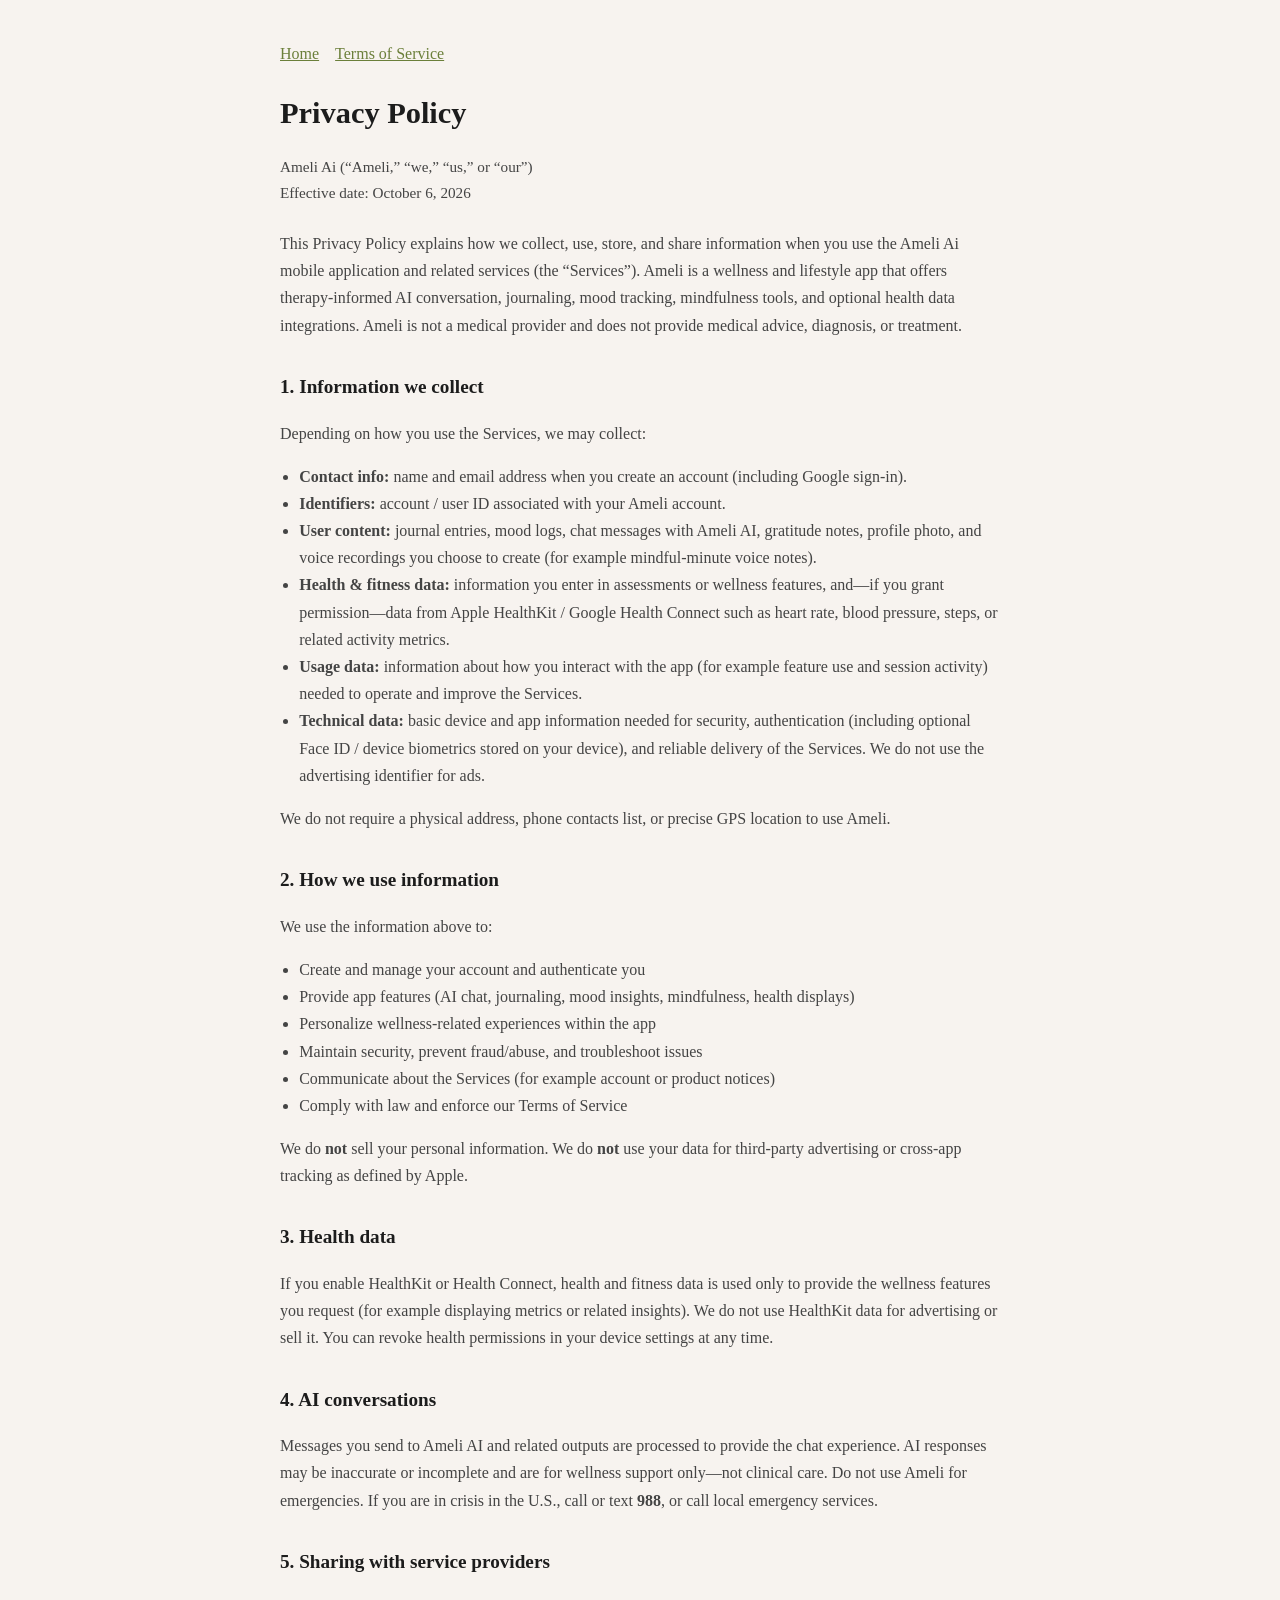
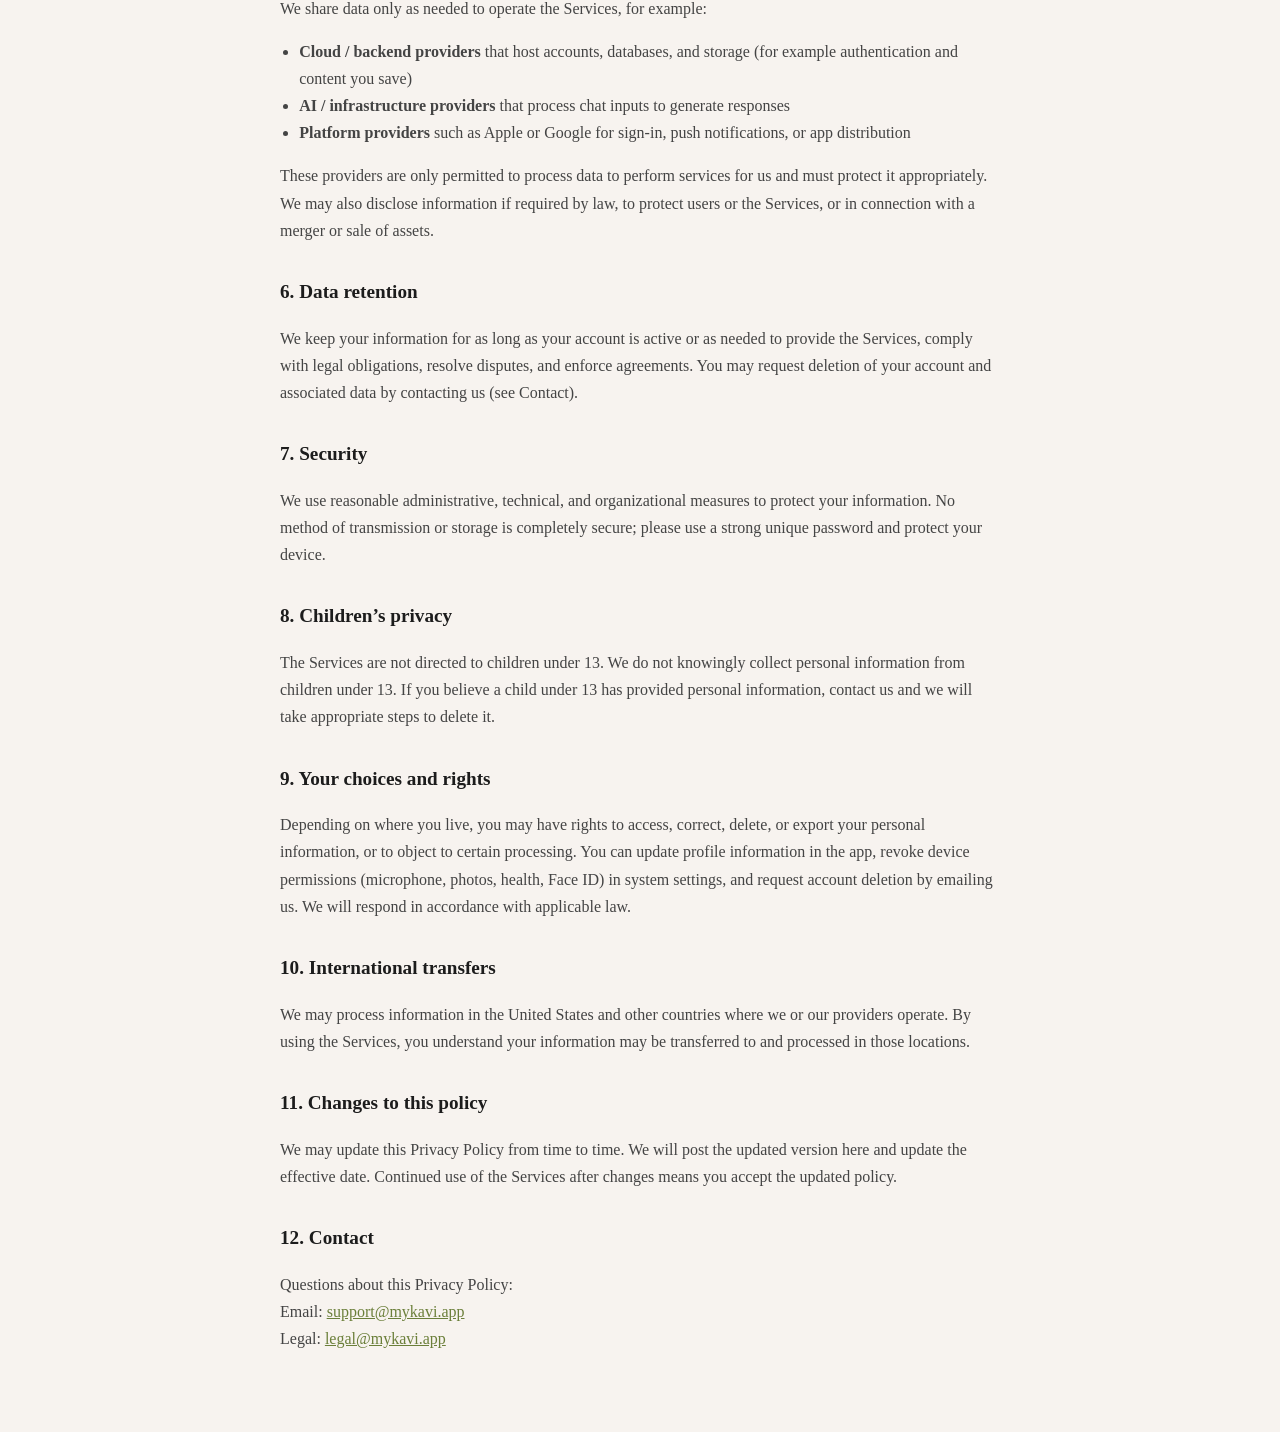
==== privacy-policy.html @ ba3ab570 "Add Ameli Ai Privacy Policy and Terms for App Store URLs" ====
<!DOCTYPE html>
<html lang="en">
<head>
  <meta charset="utf-8" />
  <meta name="viewport" content="width=device-width, initial-scale=1" />
  <title>Privacy Policy — Ameli Ai</title>
  <style>
    :root { --bg: #F7F3EF; --ink: #1c1c1c; --muted: #444; --accent: #6B7F3A; }
    body { margin: 0; font-family: Georgia, "Times New Roman", serif; background: var(--bg); color: var(--ink); line-height: 1.7; }
    main { max-width: 720px; margin: 0 auto; padding: 2.5rem 1.25rem 4rem; }
    h1 { font-size: 1.9rem; margin-bottom: 0.25rem; }
    h2 { font-size: 1.2rem; margin-top: 2rem; }
    .meta { color: var(--muted); font-size: 0.95rem; margin-bottom: 1.5rem; }
    p, li { color: var(--muted); }
    a { color: var(--accent); }
    ul { padding-left: 1.2rem; }
    nav a { margin-right: 1rem; }
  </style>
</head>
<body>
  <main>
    <nav><a href="./index.html">Home</a><a href="./terms-of-service.html">Terms of Service</a></nav>
    <h1>Privacy Policy</h1>
    <p class="meta">Ameli Ai (“Ameli,” “we,” “us,” or “our”)<br />Effective date: October 6, 2026</p>

    <p>This Privacy Policy explains how we collect, use, store, and share information when you use the Ameli Ai mobile application and related services (the “Services”). Ameli is a wellness and lifestyle app that offers therapy-informed AI conversation, journaling, mood tracking, mindfulness tools, and optional health data integrations. Ameli is not a medical provider and does not provide medical advice, diagnosis, or treatment.</p>

    <h2>1. Information we collect</h2>
    <p>Depending on how you use the Services, we may collect:</p>
    <ul>
      <li><strong>Contact info:</strong> name and email address when you create an account (including Google sign-in).</li>
      <li><strong>Identifiers:</strong> account / user ID associated with your Ameli account.</li>
      <li><strong>User content:</strong> journal entries, mood logs, chat messages with Ameli AI, gratitude notes, profile photo, and voice recordings you choose to create (for example mindful-minute voice notes).</li>
      <li><strong>Health &amp; fitness data:</strong> information you enter in assessments or wellness features, and—if you grant permission—data from Apple HealthKit / Google Health Connect such as heart rate, blood pressure, steps, or related activity metrics.</li>
      <li><strong>Usage data:</strong> information about how you interact with the app (for example feature use and session activity) needed to operate and improve the Services.</li>
      <li><strong>Technical data:</strong> basic device and app information needed for security, authentication (including optional Face ID / device biometrics stored on your device), and reliable delivery of the Services. We do not use the advertising identifier for ads.</li>
    </ul>
    <p>We do not require a physical address, phone contacts list, or precise GPS location to use Ameli.</p>

    <h2>2. How we use information</h2>
    <p>We use the information above to:</p>
    <ul>
      <li>Create and manage your account and authenticate you</li>
      <li>Provide app features (AI chat, journaling, mood insights, mindfulness, health displays)</li>
      <li>Personalize wellness-related experiences within the app</li>
      <li>Maintain security, prevent fraud/abuse, and troubleshoot issues</li>
      <li>Communicate about the Services (for example account or product notices)</li>
      <li>Comply with law and enforce our Terms of Service</li>
    </ul>
    <p>We do <strong>not</strong> sell your personal information. We do <strong>not</strong> use your data for third-party advertising or cross-app tracking as defined by Apple.</p>

    <h2>3. Health data</h2>
    <p>If you enable HealthKit or Health Connect, health and fitness data is used only to provide the wellness features you request (for example displaying metrics or related insights). We do not use HealthKit data for advertising or sell it. You can revoke health permissions in your device settings at any time.</p>

    <h2>4. AI conversations</h2>
    <p>Messages you send to Ameli AI and related outputs are processed to provide the chat experience. AI responses may be inaccurate or incomplete and are for wellness support only—not clinical care. Do not use Ameli for emergencies. If you are in crisis in the U.S., call or text <strong>988</strong>, or call local emergency services.</p>

    <h2>5. Sharing with service providers</h2>
    <p>We share data only as needed to operate the Services, for example:</p>
    <ul>
      <li><strong>Cloud / backend providers</strong> that host accounts, databases, and storage (for example authentication and content you save)</li>
      <li><strong>AI / infrastructure providers</strong> that process chat inputs to generate responses</li>
      <li><strong>Platform providers</strong> such as Apple or Google for sign-in, push notifications, or app distribution</li>
    </ul>
    <p>These providers are only permitted to process data to perform services for us and must protect it appropriately. We may also disclose information if required by law, to protect users or the Services, or in connection with a merger or sale of assets.</p>

    <h2>6. Data retention</h2>
    <p>We keep your information for as long as your account is active or as needed to provide the Services, comply with legal obligations, resolve disputes, and enforce agreements. You may request deletion of your account and associated data by contacting us (see Contact).</p>

    <h2>7. Security</h2>
    <p>We use reasonable administrative, technical, and organizational measures to protect your information. No method of transmission or storage is completely secure; please use a strong unique password and protect your device.</p>

    <h2>8. Children’s privacy</h2>
    <p>The Services are not directed to children under 13. We do not knowingly collect personal information from children under 13. If you believe a child under 13 has provided personal information, contact us and we will take appropriate steps to delete it.</p>

    <h2>9. Your choices and rights</h2>
    <p>Depending on where you live, you may have rights to access, correct, delete, or export your personal information, or to object to certain processing. You can update profile information in the app, revoke device permissions (microphone, photos, health, Face ID) in system settings, and request account deletion by emailing us. We will respond in accordance with applicable law.</p>

    <h2>10. International transfers</h2>
    <p>We may process information in the United States and other countries where we or our providers operate. By using the Services, you understand your information may be transferred to and processed in those locations.</p>

    <h2>11. Changes to this policy</h2>
    <p>We may update this Privacy Policy from time to time. We will post the updated version here and update the effective date. Continued use of the Services after changes means you accept the updated policy.</p>

    <h2>12. Contact</h2>
    <p>Questions about this Privacy Policy:<br />
      Email: <a href="mailto:support@mykavi.app">support@mykavi.app</a><br />
      Legal: <a href="mailto:legal@mykavi.app">legal@mykavi.app</a>
    </p>
  </main>
</body>
</html>
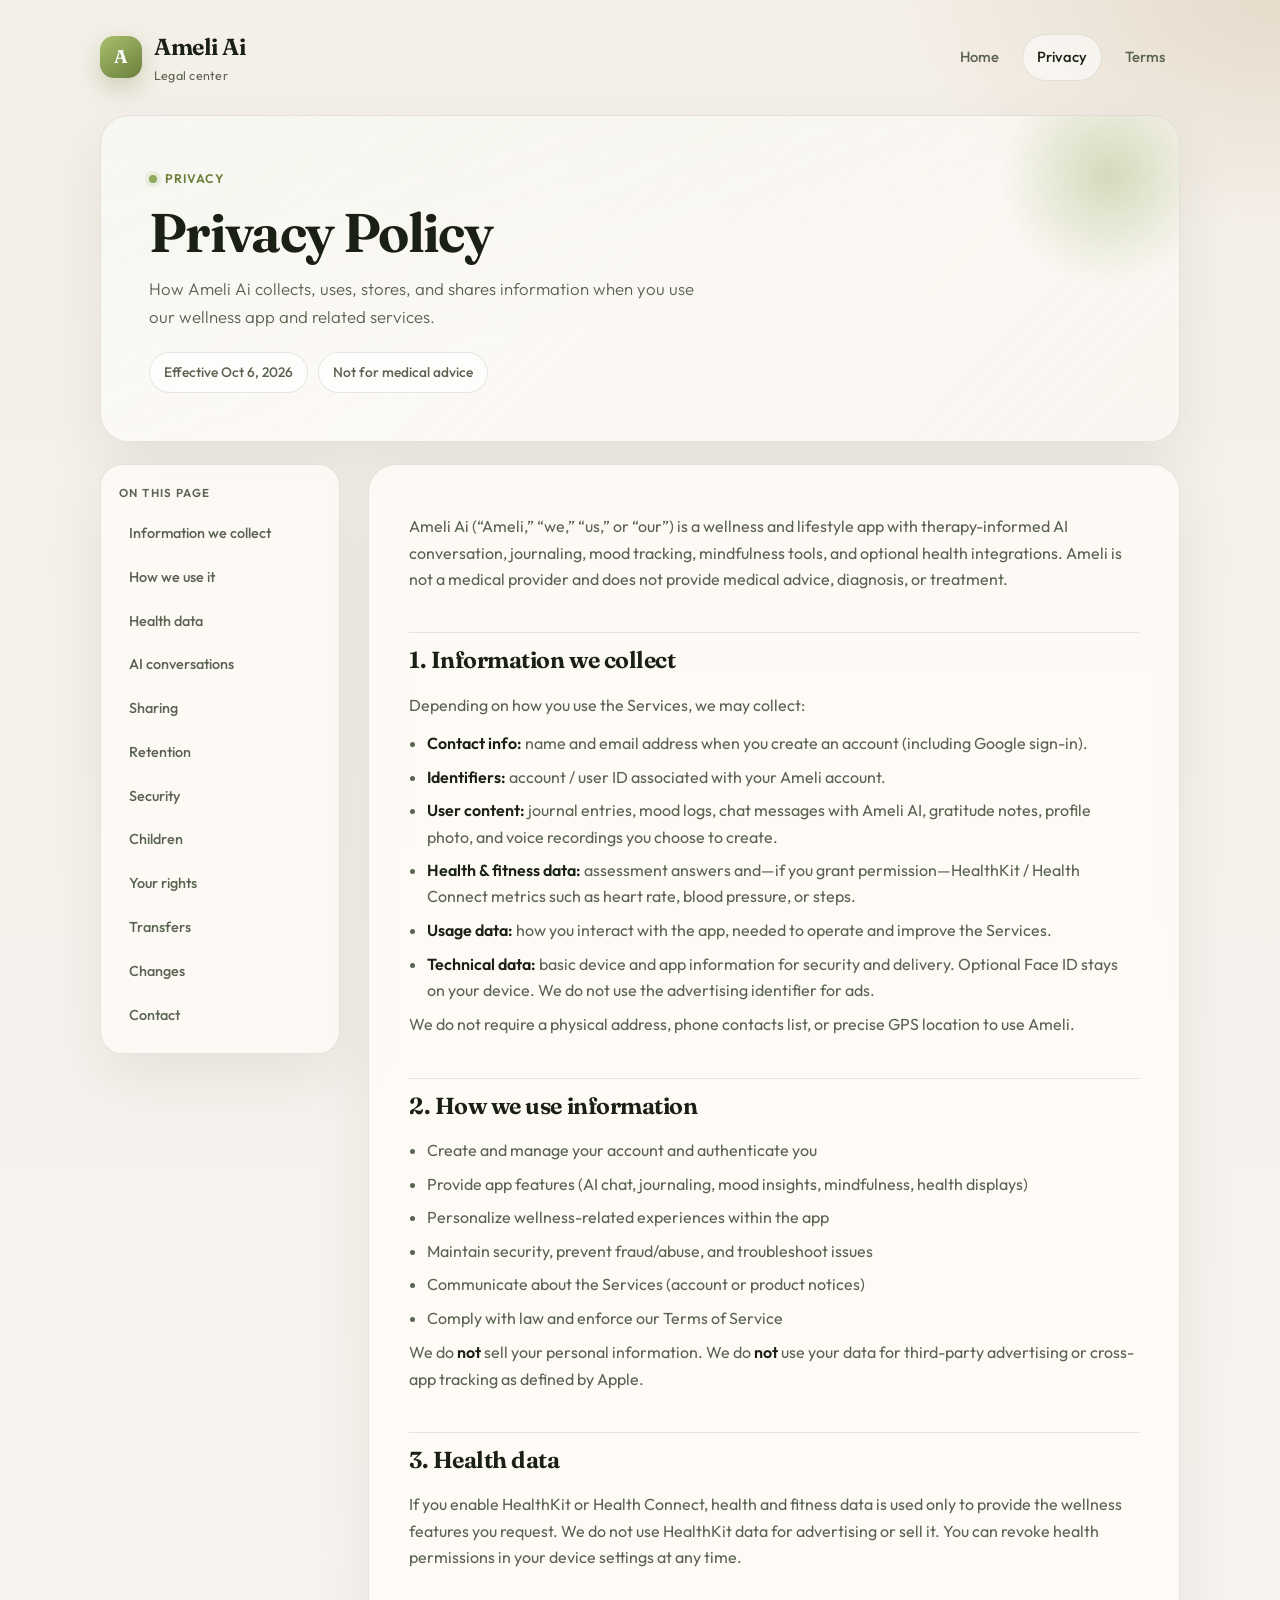
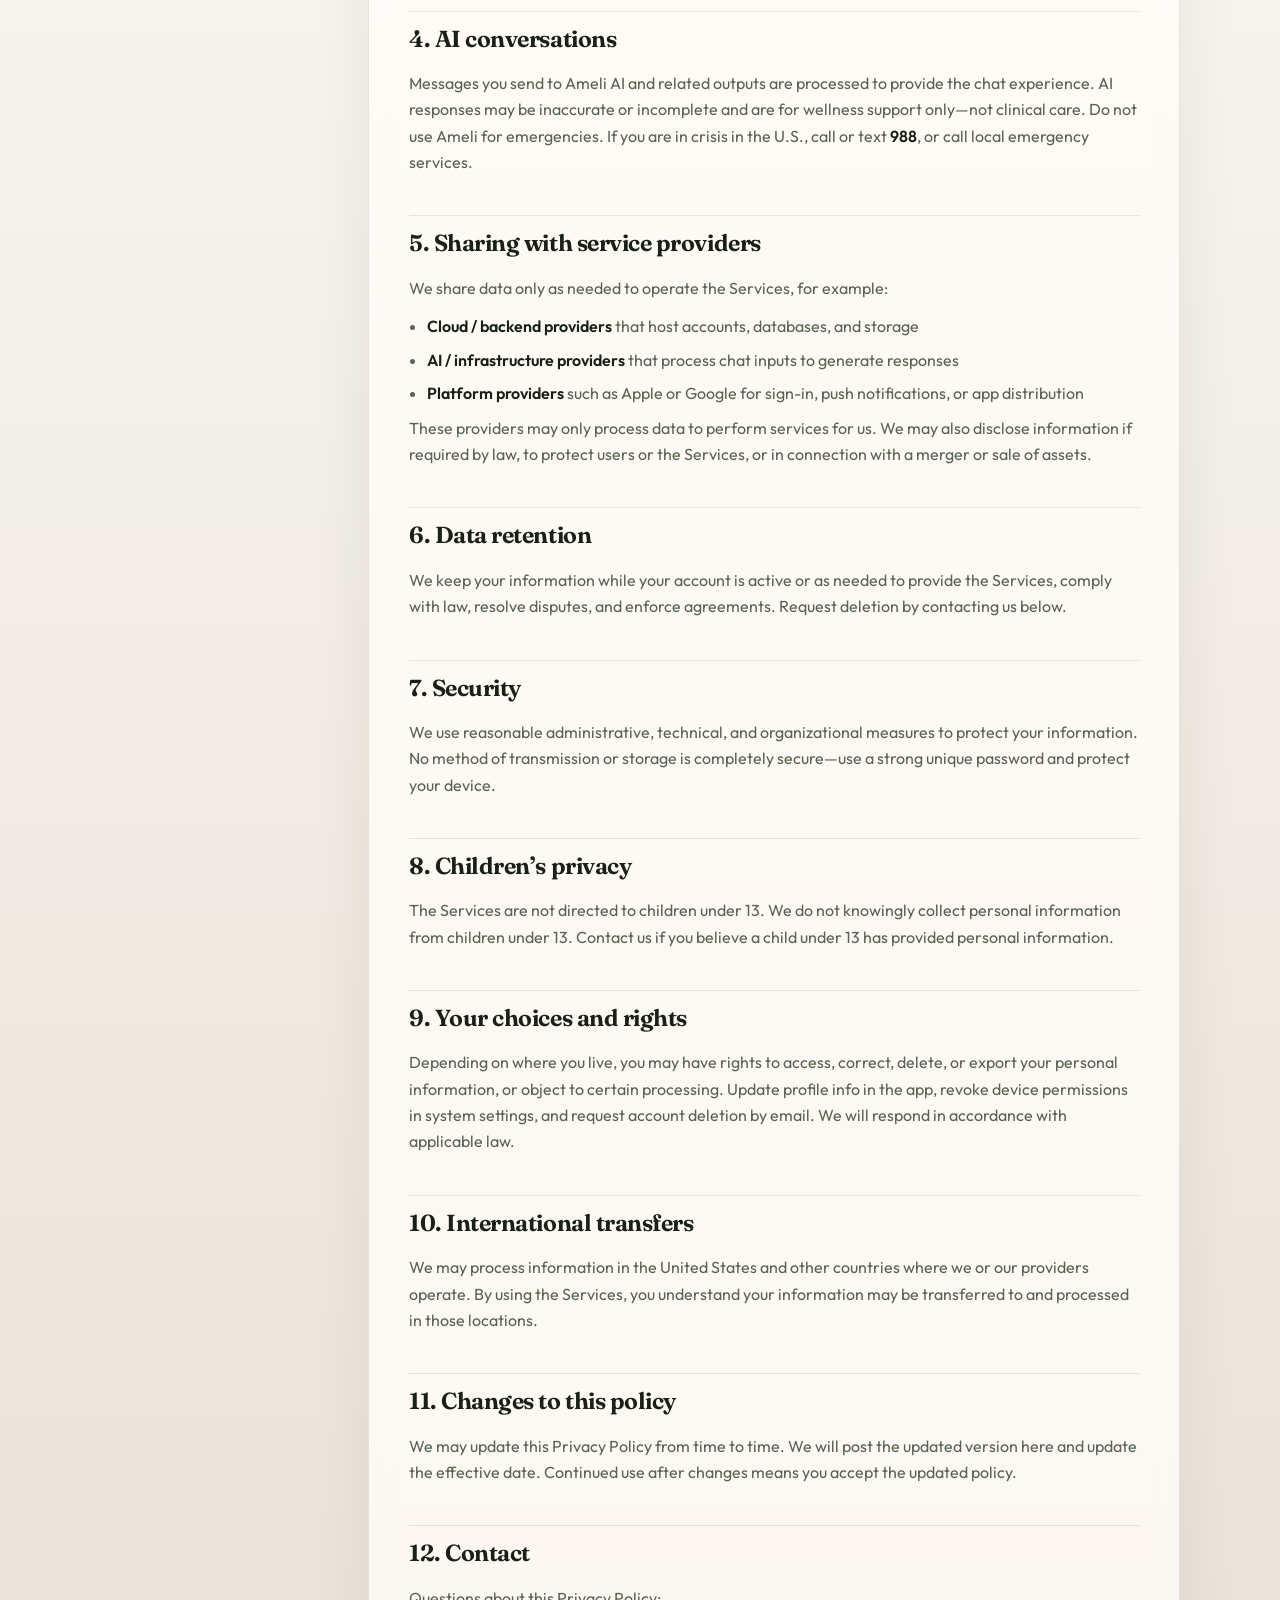
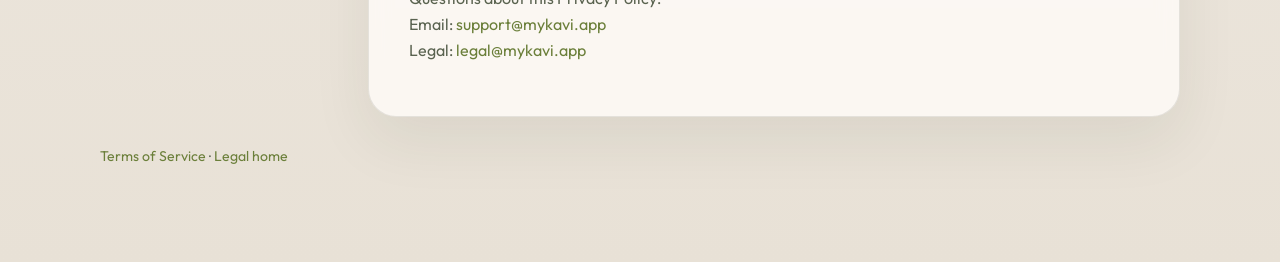
==== commit 88da0b73: "Redesign legal pages with Ameli brand UI and sticky TOC" ====
--- a/privacy-policy.html
+++ b/privacy-policy.html
@@ -4,89 +4,149 @@
   <meta charset="utf-8" />
   <meta name="viewport" content="width=device-width, initial-scale=1" />
   <title>Privacy Policy — Ameli Ai</title>
-  <style>
-    :root { --bg: #F7F3EF; --ink: #1c1c1c; --muted: #444; --accent: #6B7F3A; }
-    body { margin: 0; font-family: Georgia, "Times New Roman", serif; background: var(--bg); color: var(--ink); line-height: 1.7; }
-    main { max-width: 720px; margin: 0 auto; padding: 2.5rem 1.25rem 4rem; }
-    h1 { font-size: 1.9rem; margin-bottom: 0.25rem; }
-    h2 { font-size: 1.2rem; margin-top: 2rem; }
-    .meta { color: var(--muted); font-size: 0.95rem; margin-bottom: 1.5rem; }
-    p, li { color: var(--muted); }
-    a { color: var(--accent); }
-    ul { padding-left: 1.2rem; }
-    nav a { margin-right: 1rem; }
-  </style>
+  <link rel="stylesheet" href="./styles.css" />
 </head>
 <body>
-  <main>
-    <nav><a href="./index.html">Home</a><a href="./terms-of-service.html">Terms of Service</a></nav>
-    <h1>Privacy Policy</h1>
-    <p class="meta">Ameli Ai (“Ameli,” “we,” “us,” or “our”)<br />Effective date: October 6, 2026</p>
+  <div class="shell">
+    <header class="topbar">
+      <a class="brand" href="./index.html">
+        <span class="brand-mark">A</span>
+        <span>
+          <span class="brand-name">Ameli Ai</span>
+          <span class="brand-sub">Legal center</span>
+        </span>
+      </a>
+      <nav class="top-links">
+        <a href="./index.html">Home</a>
+        <a class="active" href="./privacy-policy.html">Privacy</a>
+        <a href="./terms-of-service.html">Terms</a>
+      </nav>
+    </header>
 
-    <p>This Privacy Policy explains how we collect, use, store, and share information when you use the Ameli Ai mobile application and related services (the “Services”). Ameli is a wellness and lifestyle app that offers therapy-informed AI conversation, journaling, mood tracking, mindfulness tools, and optional health data integrations. Ameli is not a medical provider and does not provide medical advice, diagnosis, or treatment.</p>
+    <section class="hero">
+      <div class="eyebrow">Privacy</div>
+      <h1>Privacy Policy</h1>
+      <p>How Ameli Ai collects, uses, stores, and shares information when you use our wellness app and related services.</p>
+      <div class="meta-row">
+        <span class="chip">Effective Oct 6, 2026</span>
+        <span class="chip">Not for medical advice</span>
+      </div>
+    </section>
 
-    <h2>1. Information we collect</h2>
-    <p>Depending on how you use the Services, we may collect:</p>
-    <ul>
-      <li><strong>Contact info:</strong> name and email address when you create an account (including Google sign-in).</li>
-      <li><strong>Identifiers:</strong> account / user ID associated with your Ameli account.</li>
-      <li><strong>User content:</strong> journal entries, mood logs, chat messages with Ameli AI, gratitude notes, profile photo, and voice recordings you choose to create (for example mindful-minute voice notes).</li>
-      <li><strong>Health &amp; fitness data:</strong> information you enter in assessments or wellness features, and—if you grant permission—data from Apple HealthKit / Google Health Connect such as heart rate, blood pressure, steps, or related activity metrics.</li>
-      <li><strong>Usage data:</strong> information about how you interact with the app (for example feature use and session activity) needed to operate and improve the Services.</li>
-      <li><strong>Technical data:</strong> basic device and app information needed for security, authentication (including optional Face ID / device biometrics stored on your device), and reliable delivery of the Services. We do not use the advertising identifier for ads.</li>
-    </ul>
-    <p>We do not require a physical address, phone contacts list, or precise GPS location to use Ameli.</p>
+    <div class="layout">
+      <aside class="toc">
+        <h2>On this page</h2>
+        <ol>
+          <li><a href="#collect">Information we collect</a></li>
+          <li><a href="#use">How we use it</a></li>
+          <li><a href="#health">Health data</a></li>
+          <li><a href="#ai">AI conversations</a></li>
+          <li><a href="#sharing">Sharing</a></li>
+          <li><a href="#retention">Retention</a></li>
+          <li><a href="#security">Security</a></li>
+          <li><a href="#children">Children</a></li>
+          <li><a href="#rights">Your rights</a></li>
+          <li><a href="#transfers">Transfers</a></li>
+          <li><a href="#changes">Changes</a></li>
+          <li><a href="#contact">Contact</a></li>
+        </ol>
+      </aside>
 
-    <h2>2. How we use information</h2>
-    <p>We use the information above to:</p>
-    <ul>
-      <li>Create and manage your account and authenticate you</li>
-      <li>Provide app features (AI chat, journaling, mood insights, mindfulness, health displays)</li>
-      <li>Personalize wellness-related experiences within the app</li>
-      <li>Maintain security, prevent fraud/abuse, and troubleshoot issues</li>
-      <li>Communicate about the Services (for example account or product notices)</li>
-      <li>Comply with law and enforce our Terms of Service</li>
-    </ul>
-    <p>We do <strong>not</strong> sell your personal information. We do <strong>not</strong> use your data for third-party advertising or cross-app tracking as defined by Apple.</p>
+      <article class="content">
+        <section id="intro">
+          <p>Ameli Ai (“Ameli,” “we,” “us,” or “our”) is a wellness and lifestyle app with therapy-informed AI conversation, journaling, mood tracking, mindfulness tools, and optional health integrations. Ameli is not a medical provider and does not provide medical advice, diagnosis, or treatment.</p>
+        </section>
 
-    <h2>3. Health data</h2>
-    <p>If you enable HealthKit or Health Connect, health and fitness data is used only to provide the wellness features you request (for example displaying metrics or related insights). We do not use HealthKit data for advertising or sell it. You can revoke health permissions in your device settings at any time.</p>
+        <section id="collect">
+          <h2>1. Information we collect</h2>
+          <p>Depending on how you use the Services, we may collect:</p>
+          <ul>
+            <li><strong>Contact info:</strong> name and email address when you create an account (including Google sign-in).</li>
+            <li><strong>Identifiers:</strong> account / user ID associated with your Ameli account.</li>
+            <li><strong>User content:</strong> journal entries, mood logs, chat messages with Ameli AI, gratitude notes, profile photo, and voice recordings you choose to create.</li>
+            <li><strong>Health &amp; fitness data:</strong> assessment answers and—if you grant permission—HealthKit / Health Connect metrics such as heart rate, blood pressure, or steps.</li>
+            <li><strong>Usage data:</strong> how you interact with the app, needed to operate and improve the Services.</li>
+            <li><strong>Technical data:</strong> basic device and app information for security and delivery. Optional Face ID stays on your device. We do not use the advertising identifier for ads.</li>
+          </ul>
+          <p>We do not require a physical address, phone contacts list, or precise GPS location to use Ameli.</p>
+        </section>
 
-    <h2>4. AI conversations</h2>
-    <p>Messages you send to Ameli AI and related outputs are processed to provide the chat experience. AI responses may be inaccurate or incomplete and are for wellness support only—not clinical care. Do not use Ameli for emergencies. If you are in crisis in the U.S., call or text <strong>988</strong>, or call local emergency services.</p>
+        <section id="use">
+          <h2>2. How we use information</h2>
+          <ul>
+            <li>Create and manage your account and authenticate you</li>
+            <li>Provide app features (AI chat, journaling, mood insights, mindfulness, health displays)</li>
+            <li>Personalize wellness-related experiences within the app</li>
+            <li>Maintain security, prevent fraud/abuse, and troubleshoot issues</li>
+            <li>Communicate about the Services (account or product notices)</li>
+            <li>Comply with law and enforce our Terms of Service</li>
+          </ul>
+          <p>We do <strong>not</strong> sell your personal information. We do <strong>not</strong> use your data for third-party advertising or cross-app tracking as defined by Apple.</p>
+        </section>
 
-    <h2>5. Sharing with service providers</h2>
-    <p>We share data only as needed to operate the Services, for example:</p>
-    <ul>
-      <li><strong>Cloud / backend providers</strong> that host accounts, databases, and storage (for example authentication and content you save)</li>
-      <li><strong>AI / infrastructure providers</strong> that process chat inputs to generate responses</li>
-      <li><strong>Platform providers</strong> such as Apple or Google for sign-in, push notifications, or app distribution</li>
-    </ul>
-    <p>These providers are only permitted to process data to perform services for us and must protect it appropriately. We may also disclose information if required by law, to protect users or the Services, or in connection with a merger or sale of assets.</p>
+        <section id="health">
+          <h2>3. Health data</h2>
+          <p>If you enable HealthKit or Health Connect, health and fitness data is used only to provide the wellness features you request. We do not use HealthKit data for advertising or sell it. You can revoke health permissions in your device settings at any time.</p>
+        </section>
 
-    <h2>6. Data retention</h2>
-    <p>We keep your information for as long as your account is active or as needed to provide the Services, comply with legal obligations, resolve disputes, and enforce agreements. You may request deletion of your account and associated data by contacting us (see Contact).</p>
+        <section id="ai">
+          <h2>4. AI conversations</h2>
+          <p>Messages you send to Ameli AI and related outputs are processed to provide the chat experience. AI responses may be inaccurate or incomplete and are for wellness support only—not clinical care. Do not use Ameli for emergencies. If you are in crisis in the U.S., call or text <strong>988</strong>, or call local emergency services.</p>
+        </section>
 
-    <h2>7. Security</h2>
-    <p>We use reasonable administrative, technical, and organizational measures to protect your information. No method of transmission or storage is completely secure; please use a strong unique password and protect your device.</p>
+        <section id="sharing">
+          <h2>5. Sharing with service providers</h2>
+          <p>We share data only as needed to operate the Services, for example:</p>
+          <ul>
+            <li><strong>Cloud / backend providers</strong> that host accounts, databases, and storage</li>
+            <li><strong>AI / infrastructure providers</strong> that process chat inputs to generate responses</li>
+            <li><strong>Platform providers</strong> such as Apple or Google for sign-in, push notifications, or app distribution</li>
+          </ul>
+          <p>These providers may only process data to perform services for us. We may also disclose information if required by law, to protect users or the Services, or in connection with a merger or sale of assets.</p>
+        </section>
 
-    <h2>8. Children’s privacy</h2>
-    <p>The Services are not directed to children under 13. We do not knowingly collect personal information from children under 13. If you believe a child under 13 has provided personal information, contact us and we will take appropriate steps to delete it.</p>
+        <section id="retention">
+          <h2>6. Data retention</h2>
+          <p>We keep your information while your account is active or as needed to provide the Services, comply with law, resolve disputes, and enforce agreements. Request deletion by contacting us below.</p>
+        </section>
 
-    <h2>9. Your choices and rights</h2>
-    <p>Depending on where you live, you may have rights to access, correct, delete, or export your personal information, or to object to certain processing. You can update profile information in the app, revoke device permissions (microphone, photos, health, Face ID) in system settings, and request account deletion by emailing us. We will respond in accordance with applicable law.</p>
+        <section id="security">
+          <h2>7. Security</h2>
+          <p>We use reasonable administrative, technical, and organizational measures to protect your information. No method of transmission or storage is completely secure—use a strong unique password and protect your device.</p>
+        </section>
 
-    <h2>10. International transfers</h2>
-    <p>We may process information in the United States and other countries where we or our providers operate. By using the Services, you understand your information may be transferred to and processed in those locations.</p>
+        <section id="children">
+          <h2>8. Children’s privacy</h2>
+          <p>The Services are not directed to children under 13. We do not knowingly collect personal information from children under 13. Contact us if you believe a child under 13 has provided personal information.</p>
+        </section>
 
-    <h2>11. Changes to this policy</h2>
-    <p>We may update this Privacy Policy from time to time. We will post the updated version here and update the effective date. Continued use of the Services after changes means you accept the updated policy.</p>
+        <section id="rights">
+          <h2>9. Your choices and rights</h2>
+          <p>Depending on where you live, you may have rights to access, correct, delete, or export your personal information, or object to certain processing. Update profile info in the app, revoke device permissions in system settings, and request account deletion by email. We will respond in accordance with applicable law.</p>
+        </section>
 
-    <h2>12. Contact</h2>
-    <p>Questions about this Privacy Policy:<br />
-      Email: <a href="mailto:support@mykavi.app">support@mykavi.app</a><br />
-      Legal: <a href="mailto:legal@mykavi.app">legal@mykavi.app</a>
-    </p>
-  </main>
+        <section id="transfers">
+          <h2>10. International transfers</h2>
+          <p>We may process information in the United States and other countries where we or our providers operate. By using the Services, you understand your information may be transferred to and processed in those locations.</p>
+        </section>
+
+        <section id="changes">
+          <h2>11. Changes to this policy</h2>
+          <p>We may update this Privacy Policy from time to time. We will post the updated version here and update the effective date. Continued use after changes means you accept the updated policy.</p>
+        </section>
+
+        <section id="contact">
+          <h2>12. Contact</h2>
+          <p>
+            Questions about this Privacy Policy:<br />
+            Email: <a href="mailto:support@mykavi.app">support@mykavi.app</a><br />
+            Legal: <a href="mailto:legal@mykavi.app">legal@mykavi.app</a>
+          </p>
+        </section>
+      </article>
+    </div>
+
+    <p class="footer"><a href="./terms-of-service.html">Terms of Service</a> · <a href="./index.html">Legal home</a></p>
+  </div>
 </body>
 </html>
--- a/styles.css
+++ b/styles.css
@@ -0,0 +1,357 @@
+@import url('https://fonts.googleapis.com/css2?family=Fraunces:opsz,wght@9..144,500;9..144,650&family=Outfit:wght@300;400;500;600&display=swap');
+
+:root {
+  --bg: #F4EFE8;
+  --bg-deep: #E8E1D6;
+  --surface: rgba(255, 252, 248, 0.78);
+  --ink: #1A2114;
+  --muted: #5A6350;
+  --line: rgba(26, 33, 20, 0.1);
+  --sage: #8FA85A;
+  --sage-deep: #6B7F3A;
+  --sage-soft: rgba(143, 168, 90, 0.14);
+  --shadow: 0 24px 60px rgba(40, 48, 28, 0.08);
+  --radius: 22px;
+  --sidebar: 240px;
+}
+
+* { box-sizing: border-box; }
+html { scroll-behavior: smooth; }
+body {
+  margin: 0;
+  min-height: 100vh;
+  font-family: "Outfit", system-ui, sans-serif;
+  color: var(--ink);
+  background:
+    radial-gradient(900px 480px at 8% -10%, rgba(143, 168, 90, 0.28), transparent 60%),
+    radial-gradient(700px 420px at 100% 0%, rgba(214, 196, 168, 0.45), transparent 55%),
+    linear-gradient(180deg, var(--bg) 0%, #F7F3EF 45%, var(--bg-deep) 100%);
+  line-height: 1.65;
+}
+
+a { color: var(--sage-deep); text-decoration: none; }
+a:hover { text-decoration: underline; }
+
+.shell {
+  max-width: 1120px;
+  margin: 0 auto;
+  padding: 28px 20px 80px;
+}
+
+.topbar {
+  display: flex;
+  align-items: center;
+  justify-content: space-between;
+  gap: 16px;
+  margin-bottom: 28px;
+}
+
+.brand {
+  display: inline-flex;
+  align-items: center;
+  gap: 12px;
+  color: inherit;
+  text-decoration: none;
+}
+
+.brand-mark {
+  width: 42px;
+  height: 42px;
+  border-radius: 14px;
+  display: grid;
+  place-items: center;
+  background: linear-gradient(145deg, #A8C06E, #6B7F3A);
+  color: #fff;
+  font-family: "Fraunces", Georgia, serif;
+  font-weight: 650;
+  font-size: 1.15rem;
+  box-shadow: 0 10px 24px rgba(107, 127, 58, 0.28);
+}
+
+.brand-name {
+  font-family: "Fraunces", Georgia, serif;
+  font-size: 1.45rem;
+  font-weight: 650;
+  letter-spacing: -0.02em;
+}
+
+.brand-sub {
+  display: block;
+  font-family: "Outfit", sans-serif;
+  font-size: 0.78rem;
+  font-weight: 400;
+  color: var(--muted);
+  letter-spacing: 0.02em;
+}
+
+.top-links {
+  display: flex;
+  gap: 8px;
+  flex-wrap: wrap;
+}
+
+.top-links a {
+  text-decoration: none;
+  color: var(--muted);
+  font-size: 0.92rem;
+  font-weight: 500;
+  padding: 10px 14px;
+  border-radius: 999px;
+  border: 1px solid transparent;
+  transition: 0.2s ease;
+}
+
+.top-links a:hover,
+.top-links a.active {
+  color: var(--ink);
+  background: rgba(255, 255, 255, 0.55);
+  border-color: var(--line);
+  text-decoration: none;
+}
+
+.layout {
+  display: grid;
+  grid-template-columns: var(--sidebar) minmax(0, 1fr);
+  gap: 28px;
+  align-items: start;
+}
+
+.toc {
+  position: sticky;
+  top: 24px;
+  padding: 18px;
+  border-radius: var(--radius);
+  background: var(--surface);
+  border: 1px solid var(--line);
+  backdrop-filter: blur(14px);
+  box-shadow: var(--shadow);
+}
+
+.toc h2 {
+  margin: 0 0 12px;
+  font-size: 0.72rem;
+  letter-spacing: 0.12em;
+  text-transform: uppercase;
+  color: var(--muted);
+  font-weight: 600;
+  font-family: "Outfit", sans-serif;
+}
+
+.toc ol {
+  list-style: none;
+  margin: 0;
+  padding: 0;
+  display: grid;
+  gap: 4px;
+}
+
+.toc a {
+  display: block;
+  text-decoration: none;
+  color: var(--muted);
+  font-size: 0.9rem;
+  font-weight: 500;
+  padding: 8px 10px;
+  border-radius: 10px;
+  transition: 0.18s ease;
+}
+
+.toc a:hover {
+  color: var(--ink);
+  background: var(--sage-soft);
+  text-decoration: none;
+}
+
+.hero {
+  position: relative;
+  overflow: hidden;
+  border-radius: 28px;
+  padding: clamp(28px, 5vw, 48px);
+  margin-bottom: 22px;
+  background:
+    linear-gradient(135deg, rgba(255, 255, 255, 0.72), rgba(255, 252, 248, 0.5)),
+    linear-gradient(160deg, rgba(143, 168, 90, 0.18), transparent 55%);
+  border: 1px solid var(--line);
+  box-shadow: var(--shadow);
+}
+
+.hero::after {
+  content: "";
+  position: absolute;
+  width: 220px;
+  height: 220px;
+  right: -40px;
+  top: -50px;
+  border-radius: 50%;
+  background: radial-gradient(circle, rgba(143, 168, 90, 0.35), transparent 70%);
+  pointer-events: none;
+}
+
+.eyebrow {
+  display: inline-flex;
+  align-items: center;
+  gap: 8px;
+  font-size: 0.78rem;
+  font-weight: 600;
+  letter-spacing: 0.08em;
+  text-transform: uppercase;
+  color: var(--sage-deep);
+  margin-bottom: 14px;
+}
+
+.eyebrow::before {
+  content: "";
+  width: 8px;
+  height: 8px;
+  border-radius: 50%;
+  background: var(--sage);
+  box-shadow: 0 0 0 4px var(--sage-soft);
+}
+
+.hero h1 {
+  position: relative;
+  z-index: 1;
+  margin: 0 0 12px;
+  font-family: "Fraunces", Georgia, serif;
+  font-size: clamp(2.2rem, 5vw, 3.4rem);
+  font-weight: 650;
+  letter-spacing: -0.03em;
+  line-height: 1.1;
+}
+
+.hero p {
+  position: relative;
+  z-index: 1;
+  margin: 0;
+  max-width: 52ch;
+  color: var(--muted);
+  font-size: 1.05rem;
+  font-weight: 300;
+}
+
+.meta-row {
+  position: relative;
+  z-index: 1;
+  display: flex;
+  flex-wrap: wrap;
+  gap: 10px;
+  margin-top: 22px;
+}
+
+.chip {
+  display: inline-flex;
+  align-items: center;
+  gap: 8px;
+  padding: 8px 14px;
+  border-radius: 999px;
+  background: rgba(255, 255, 255, 0.7);
+  border: 1px solid var(--line);
+  color: var(--muted);
+  font-size: 0.86rem;
+  font-weight: 500;
+}
+
+.content {
+  border-radius: 28px;
+  padding: clamp(22px, 4vw, 40px);
+  background: rgba(255, 252, 248, 0.82);
+  border: 1px solid var(--line);
+  backdrop-filter: blur(10px);
+  box-shadow: var(--shadow);
+}
+
+.content section {
+  padding: 8px 0 28px;
+  border-bottom: 1px solid var(--line);
+  scroll-margin-top: 28px;
+}
+
+.content section:last-child {
+  border-bottom: 0;
+  padding-bottom: 0;
+}
+
+.content h2 {
+  margin: 0 0 12px;
+  font-family: "Fraunces", Georgia, serif;
+  font-size: 1.45rem;
+  font-weight: 650;
+  letter-spacing: -0.02em;
+}
+
+.content p,
+.content li {
+  color: var(--muted);
+  font-size: 1rem;
+}
+
+.content p { margin: 0 0 12px; }
+.content ul {
+  margin: 0 0 8px;
+  padding-left: 1.15rem;
+}
+.content li { margin: 0.45rem 0; }
+.content strong { color: var(--ink); font-weight: 600; }
+
+.home-grid {
+  display: grid;
+  grid-template-columns: repeat(2, minmax(0, 1fr));
+  gap: 18px;
+  margin-top: 8px;
+}
+
+.card-link {
+  display: block;
+  text-decoration: none;
+  color: inherit;
+  padding: 28px;
+  border-radius: 24px;
+  background: rgba(255, 252, 248, 0.85);
+  border: 1px solid var(--line);
+  box-shadow: var(--shadow);
+  transition: transform 0.2s ease, border-color 0.2s ease;
+}
+
+.card-link:hover {
+  transform: translateY(-3px);
+  border-color: rgba(143, 168, 90, 0.45);
+  text-decoration: none;
+}
+
+.card-link h2 {
+  margin: 0 0 8px;
+  font-family: "Fraunces", Georgia, serif;
+  font-size: 1.6rem;
+}
+
+.card-link p {
+  margin: 0;
+  color: var(--muted);
+}
+
+.card-link .go {
+  display: inline-block;
+  margin-top: 18px;
+  color: var(--sage-deep);
+  font-weight: 600;
+  font-size: 0.92rem;
+}
+
+.footer {
+  margin-top: 28px;
+  color: var(--muted);
+  font-size: 0.88rem;
+}
+
+@media (max-width: 860px) {
+  .layout { grid-template-columns: 1fr; }
+  .toc { position: relative; top: 0; }
+  .toc ol {
+    display: flex;
+    gap: 6px;
+    overflow-x: auto;
+    padding-bottom: 4px;
+  }
+  .toc a { white-space: nowrap; }
+  .home-grid { grid-template-columns: 1fr; }
+}
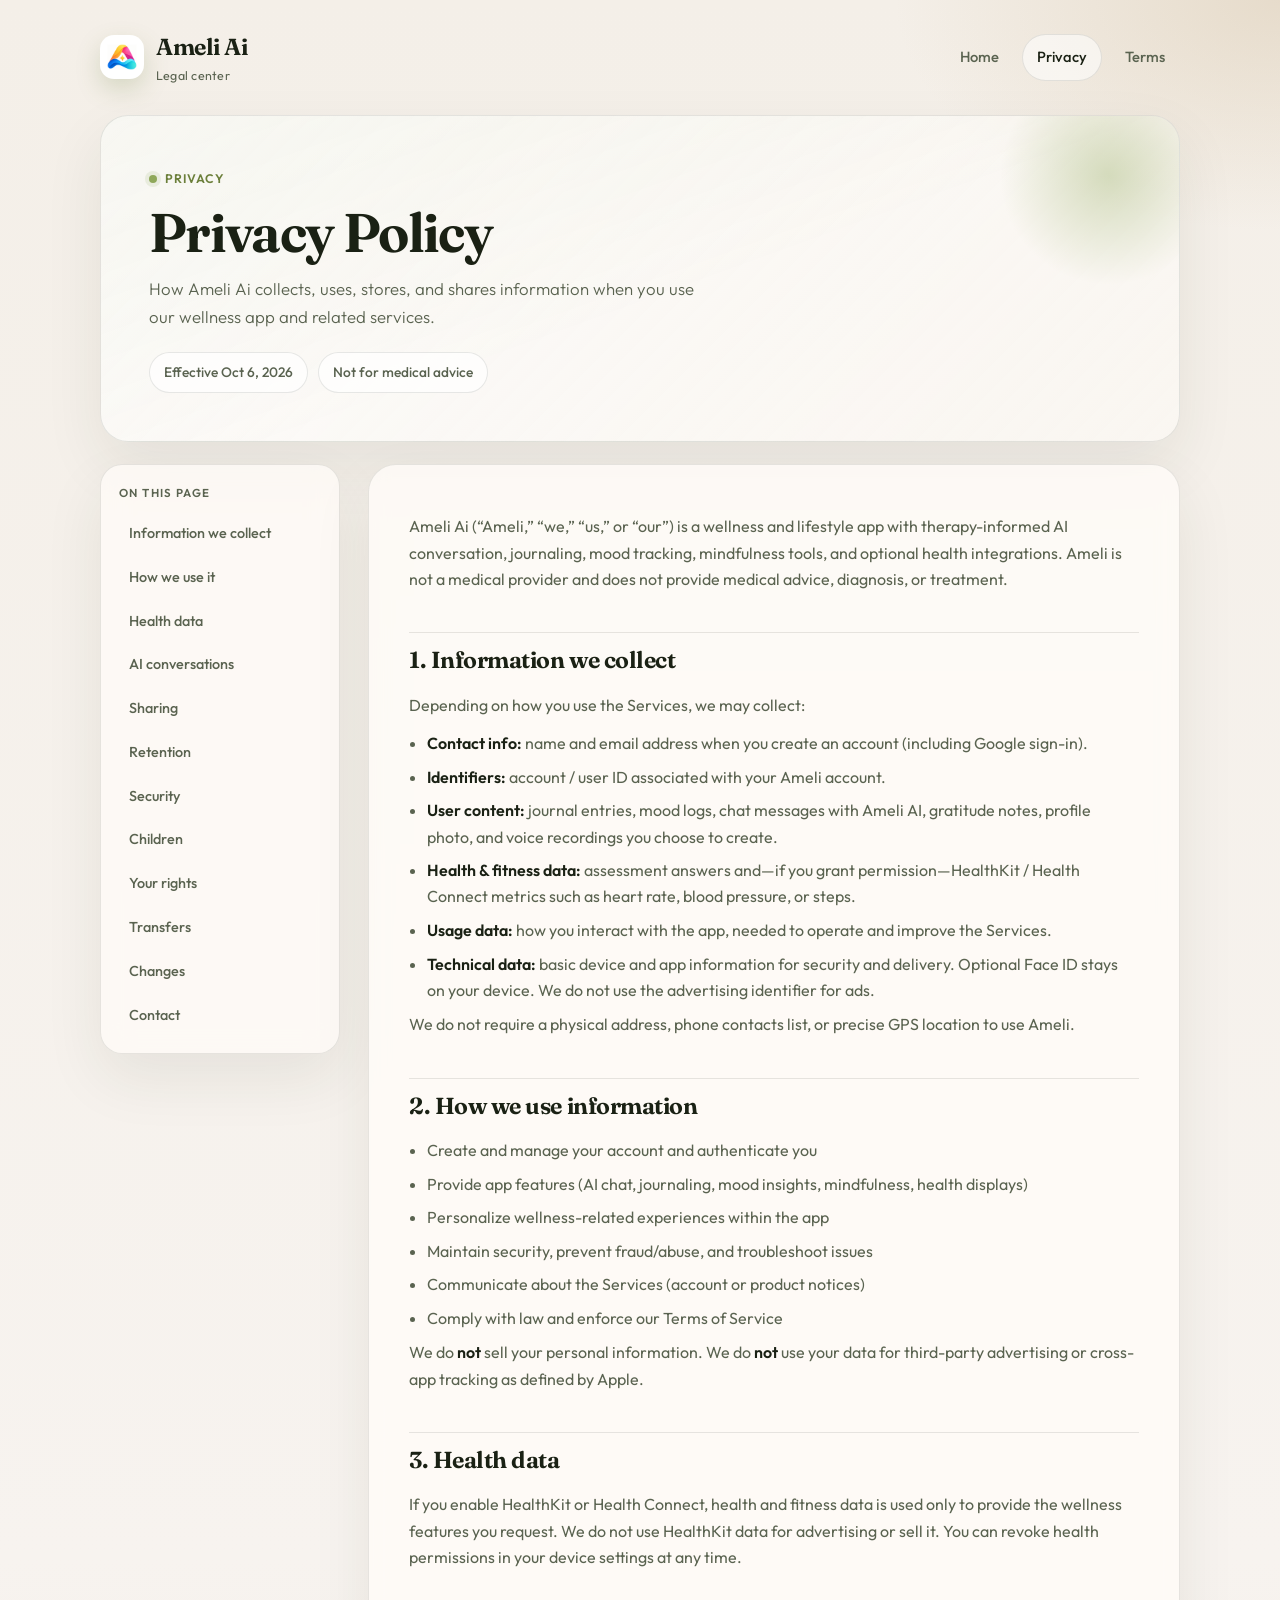
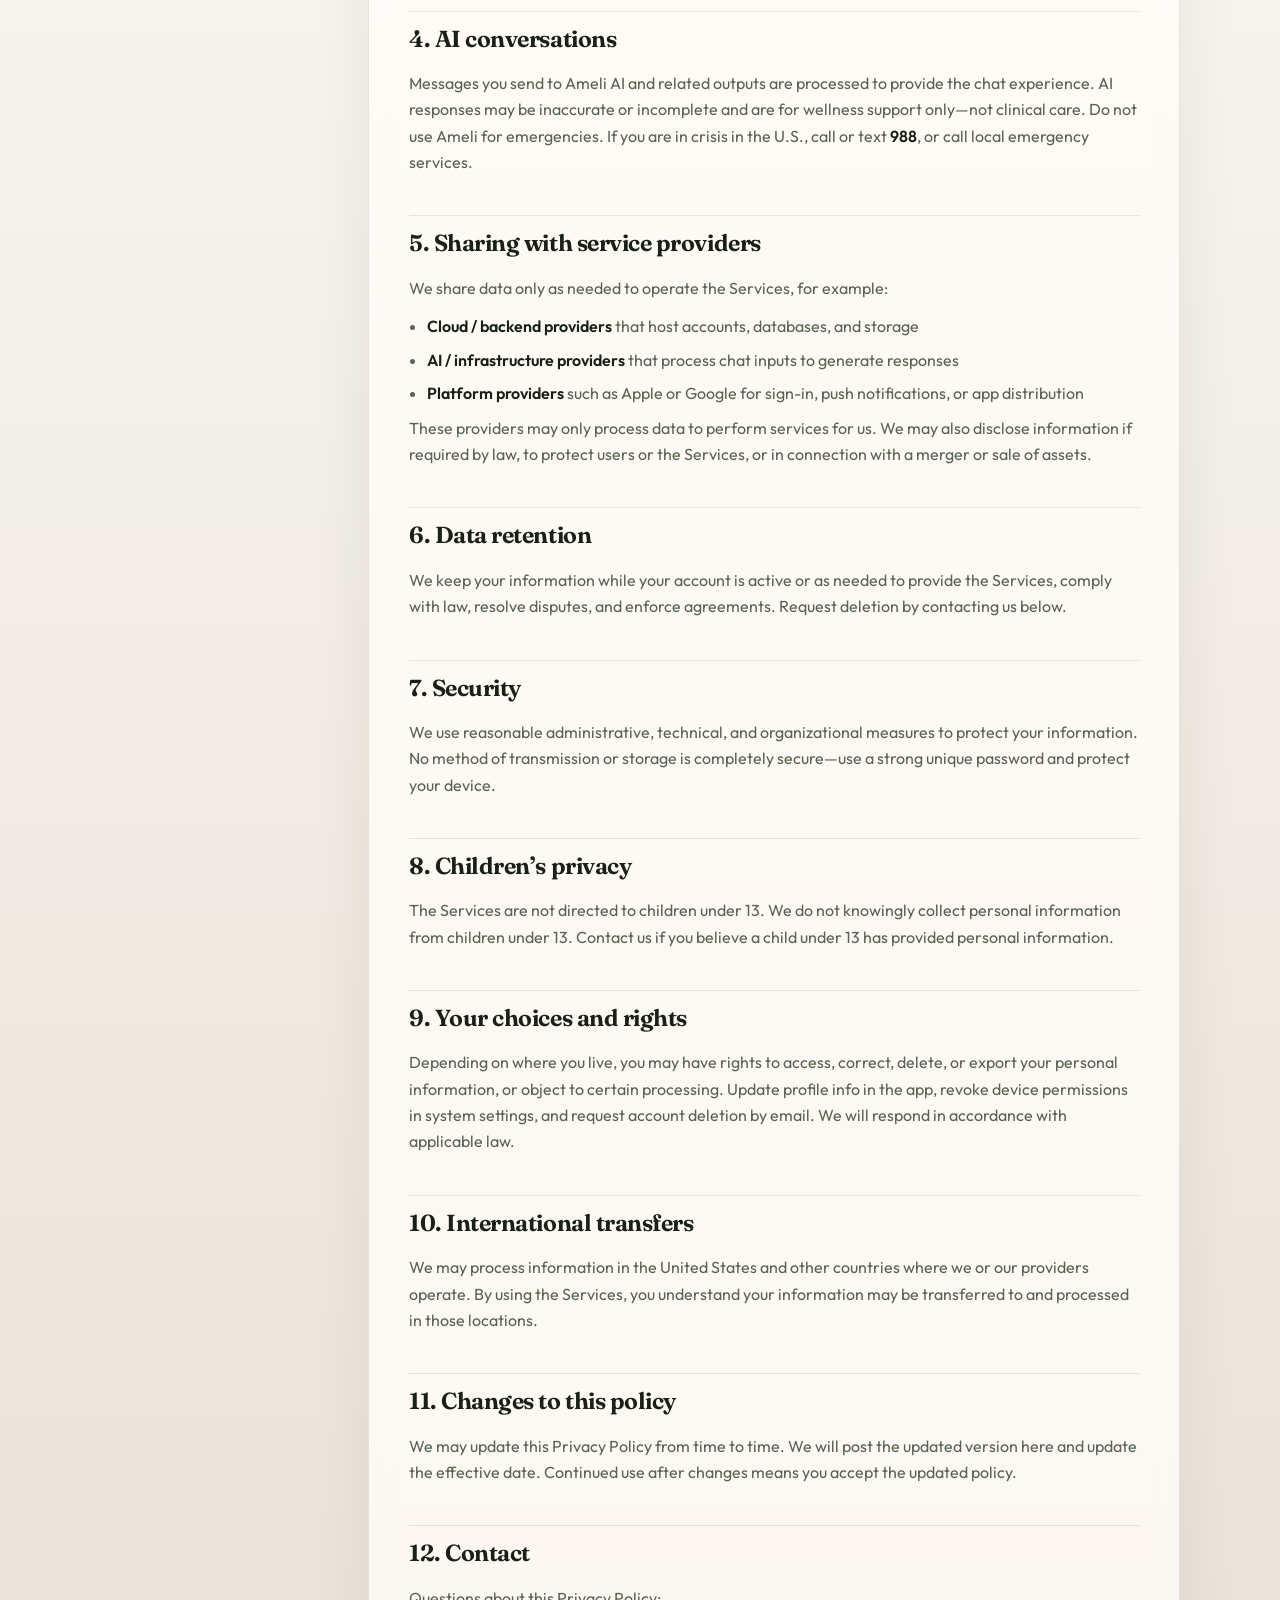
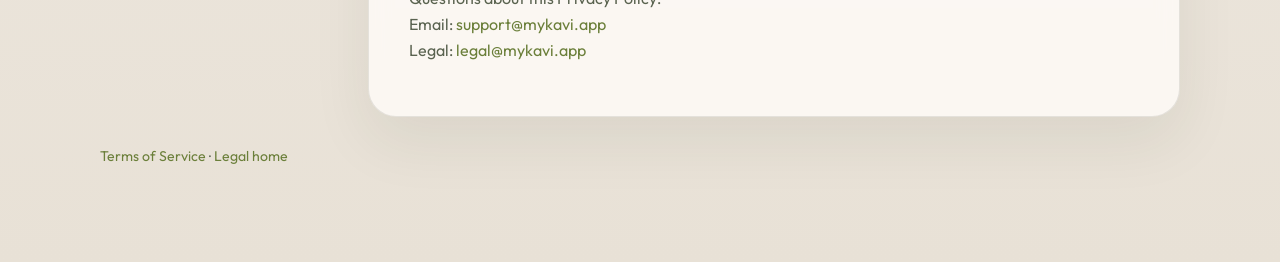
==== commit a421e2ee: "Use Ameli app logo in legal page header" ====
--- a/privacy-policy.html
+++ b/privacy-policy.html
@@ -4,13 +4,14 @@
   <meta charset="utf-8" />
   <meta name="viewport" content="width=device-width, initial-scale=1" />
   <title>Privacy Policy — Ameli Ai</title>
+  <link rel="icon" href="./ameli-logo.png" type="image/png" />
   <link rel="stylesheet" href="./styles.css" />
 </head>
 <body>
   <div class="shell">
     <header class="topbar">
       <a class="brand" href="./index.html">
-        <span class="brand-mark">A</span>
+        <img class="brand-mark" src="./ameli-logo.png" alt="Ameli Ai" width="44" height="44" />
         <span>
           <span class="brand-name">Ameli Ai</span>
           <span class="brand-sub">Legal center</span>
--- a/styles.css
+++ b/styles.css
@@ -55,17 +55,13 @@
 }
 
 .brand-mark {
-  width: 42px;
-  height: 42px;
+  width: 44px;
+  height: 44px;
   border-radius: 14px;
-  display: grid;
-  place-items: center;
-  background: linear-gradient(145deg, #A8C06E, #6B7F3A);
-  color: #fff;
-  font-family: "Fraunces", Georgia, serif;
-  font-weight: 650;
-  font-size: 1.15rem;
-  box-shadow: 0 10px 24px rgba(107, 127, 58, 0.28);
+  object-fit: cover;
+  display: block;
+  background: #fff;
+  box-shadow: 0 10px 24px rgba(107, 127, 58, 0.22);
 }
 
 .brand-name {
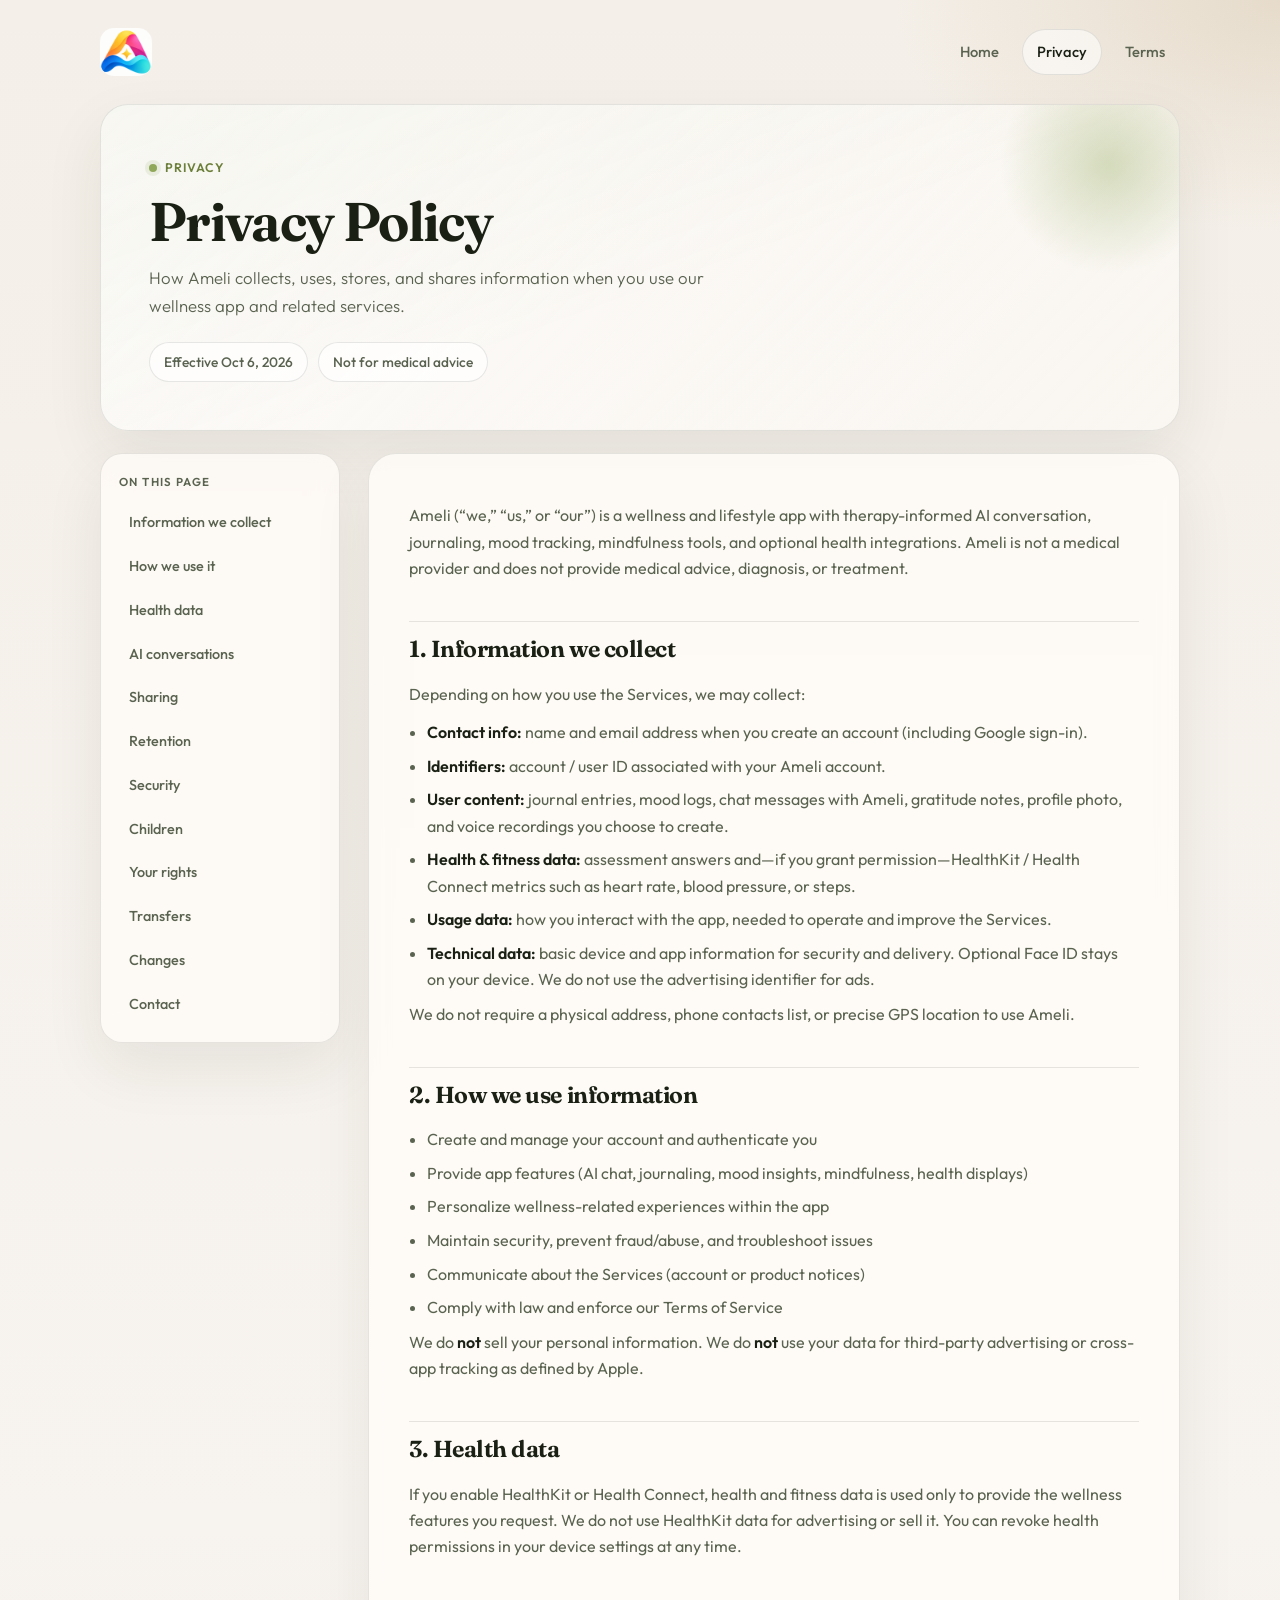
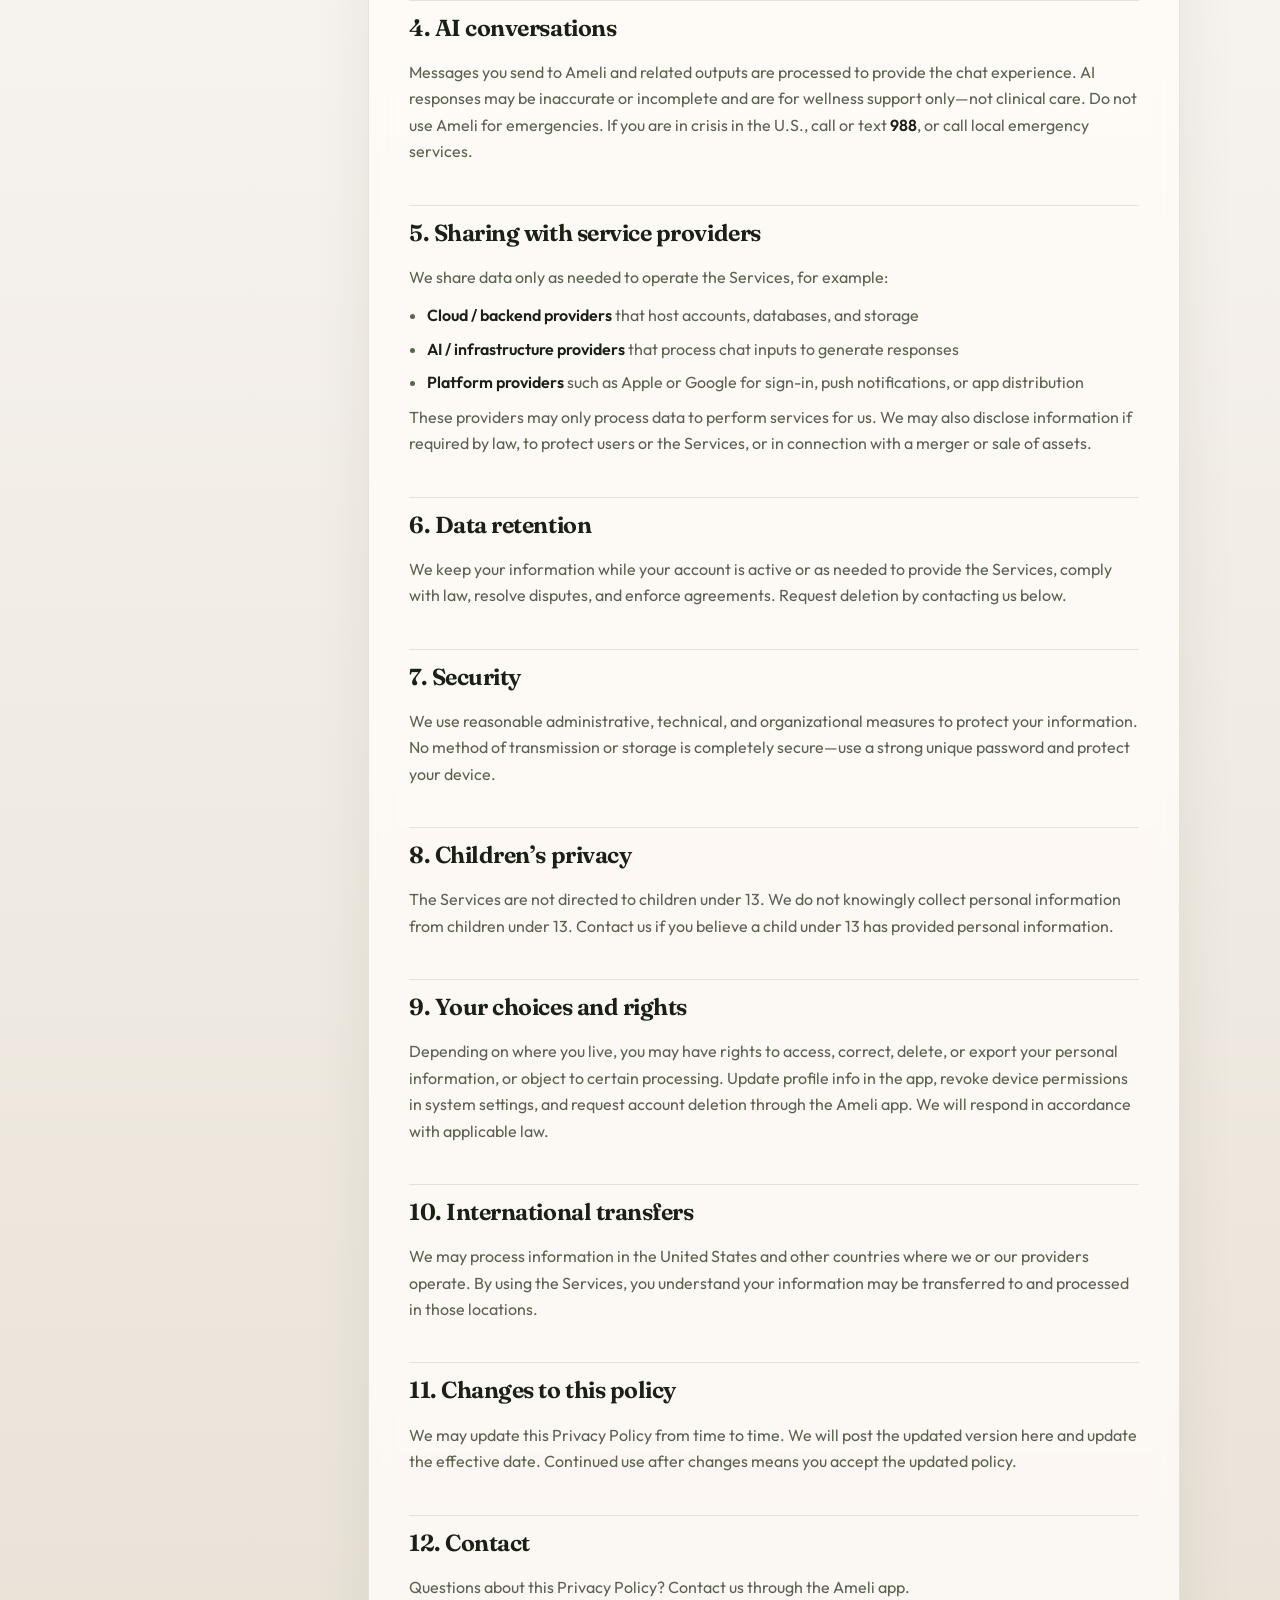
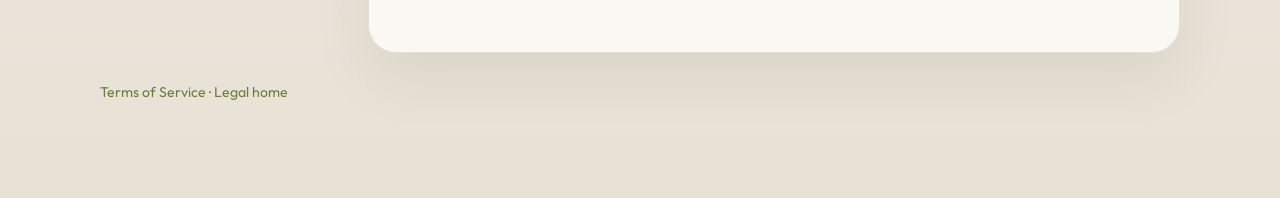
==== commit e8ad6a41: "Brand legal pages as Ameli with app logo only" ====
--- a/privacy-policy.html
+++ b/privacy-policy.html
@@ -3,19 +3,15 @@
 <head>
   <meta charset="utf-8" />
   <meta name="viewport" content="width=device-width, initial-scale=1" />
-  <title>Privacy Policy — Ameli Ai</title>
+  <title>Privacy Policy — Ameli</title>
   <link rel="icon" href="./ameli-logo.png" type="image/png" />
   <link rel="stylesheet" href="./styles.css" />
 </head>
 <body>
   <div class="shell">
     <header class="topbar">
-      <a class="brand" href="./index.html">
-        <img class="brand-mark" src="./ameli-logo.png" alt="Ameli Ai" width="44" height="44" />
-        <span>
-          <span class="brand-name">Ameli Ai</span>
-          <span class="brand-sub">Legal center</span>
-        </span>
+      <a class="brand" href="./index.html" aria-label="Ameli">
+        <img class="brand-mark" src="./ameli-logo.png" alt="Ameli" width="52" height="48" />
       </a>
       <nav class="top-links">
         <a href="./index.html">Home</a>
@@ -27,7 +23,7 @@
     <section class="hero">
       <div class="eyebrow">Privacy</div>
       <h1>Privacy Policy</h1>
-      <p>How Ameli Ai collects, uses, stores, and shares information when you use our wellness app and related services.</p>
+      <p>How Ameli collects, uses, stores, and shares information when you use our wellness app and related services.</p>
       <div class="meta-row">
         <span class="chip">Effective Oct 6, 2026</span>
         <span class="chip">Not for medical advice</span>
@@ -55,7 +51,7 @@
 
       <article class="content">
         <section id="intro">
-          <p>Ameli Ai (“Ameli,” “we,” “us,” or “our”) is a wellness and lifestyle app with therapy-informed AI conversation, journaling, mood tracking, mindfulness tools, and optional health integrations. Ameli is not a medical provider and does not provide medical advice, diagnosis, or treatment.</p>
+          <p>Ameli (“we,” “us,” or “our”) is a wellness and lifestyle app with therapy-informed AI conversation, journaling, mood tracking, mindfulness tools, and optional health integrations. Ameli is not a medical provider and does not provide medical advice, diagnosis, or treatment.</p>
         </section>
 
         <section id="collect">
@@ -64,7 +60,7 @@
           <ul>
             <li><strong>Contact info:</strong> name and email address when you create an account (including Google sign-in).</li>
             <li><strong>Identifiers:</strong> account / user ID associated with your Ameli account.</li>
-            <li><strong>User content:</strong> journal entries, mood logs, chat messages with Ameli AI, gratitude notes, profile photo, and voice recordings you choose to create.</li>
+            <li><strong>User content:</strong> journal entries, mood logs, chat messages with Ameli, gratitude notes, profile photo, and voice recordings you choose to create.</li>
             <li><strong>Health &amp; fitness data:</strong> assessment answers and—if you grant permission—HealthKit / Health Connect metrics such as heart rate, blood pressure, or steps.</li>
             <li><strong>Usage data:</strong> how you interact with the app, needed to operate and improve the Services.</li>
             <li><strong>Technical data:</strong> basic device and app information for security and delivery. Optional Face ID stays on your device. We do not use the advertising identifier for ads.</li>
@@ -92,7 +88,7 @@
 
         <section id="ai">
           <h2>4. AI conversations</h2>
-          <p>Messages you send to Ameli AI and related outputs are processed to provide the chat experience. AI responses may be inaccurate or incomplete and are for wellness support only—not clinical care. Do not use Ameli for emergencies. If you are in crisis in the U.S., call or text <strong>988</strong>, or call local emergency services.</p>
+          <p>Messages you send to Ameli and related outputs are processed to provide the chat experience. AI responses may be inaccurate or incomplete and are for wellness support only—not clinical care. Do not use Ameli for emergencies. If you are in crisis in the U.S., call or text <strong>988</strong>, or call local emergency services.</p>
         </section>
 
         <section id="sharing">
@@ -123,7 +119,7 @@
 
         <section id="rights">
           <h2>9. Your choices and rights</h2>
-          <p>Depending on where you live, you may have rights to access, correct, delete, or export your personal information, or object to certain processing. Update profile info in the app, revoke device permissions in system settings, and request account deletion by email. We will respond in accordance with applicable law.</p>
+          <p>Depending on where you live, you may have rights to access, correct, delete, or export your personal information, or object to certain processing. Update profile info in the app, revoke device permissions in system settings, and request account deletion through the Ameli app. We will respond in accordance with applicable law.</p>
         </section>
 
         <section id="transfers">
@@ -138,11 +134,7 @@
 
         <section id="contact">
           <h2>12. Contact</h2>
-          <p>
-            Questions about this Privacy Policy:<br />
-            Email: <a href="mailto:support@mykavi.app">support@mykavi.app</a><br />
-            Legal: <a href="mailto:legal@mykavi.app">legal@mykavi.app</a>
-          </p>
+          <p>Questions about this Privacy Policy? Contact us through the Ameli app.</p>
         </section>
       </article>
     </div>
--- a/styles.css
+++ b/styles.css
@@ -49,35 +49,17 @@
 .brand {
   display: inline-flex;
   align-items: center;
-  gap: 12px;
   color: inherit;
   text-decoration: none;
 }
 
 .brand-mark {
-  width: 44px;
-  height: 44px;
+  width: 52px;
+  height: 48px;
   border-radius: 14px;
-  object-fit: cover;
+  object-fit: contain;
   display: block;
-  background: #fff;
-  box-shadow: 0 10px 24px rgba(107, 127, 58, 0.22);
-}
-
-.brand-name {
-  font-family: "Fraunces", Georgia, serif;
-  font-size: 1.45rem;
-  font-weight: 650;
-  letter-spacing: -0.02em;
-}
-
-.brand-sub {
-  display: block;
-  font-family: "Outfit", sans-serif;
-  font-size: 0.78rem;
-  font-weight: 400;
-  color: var(--muted);
-  letter-spacing: 0.02em;
+  background: transparent;
 }
 
 .top-links {
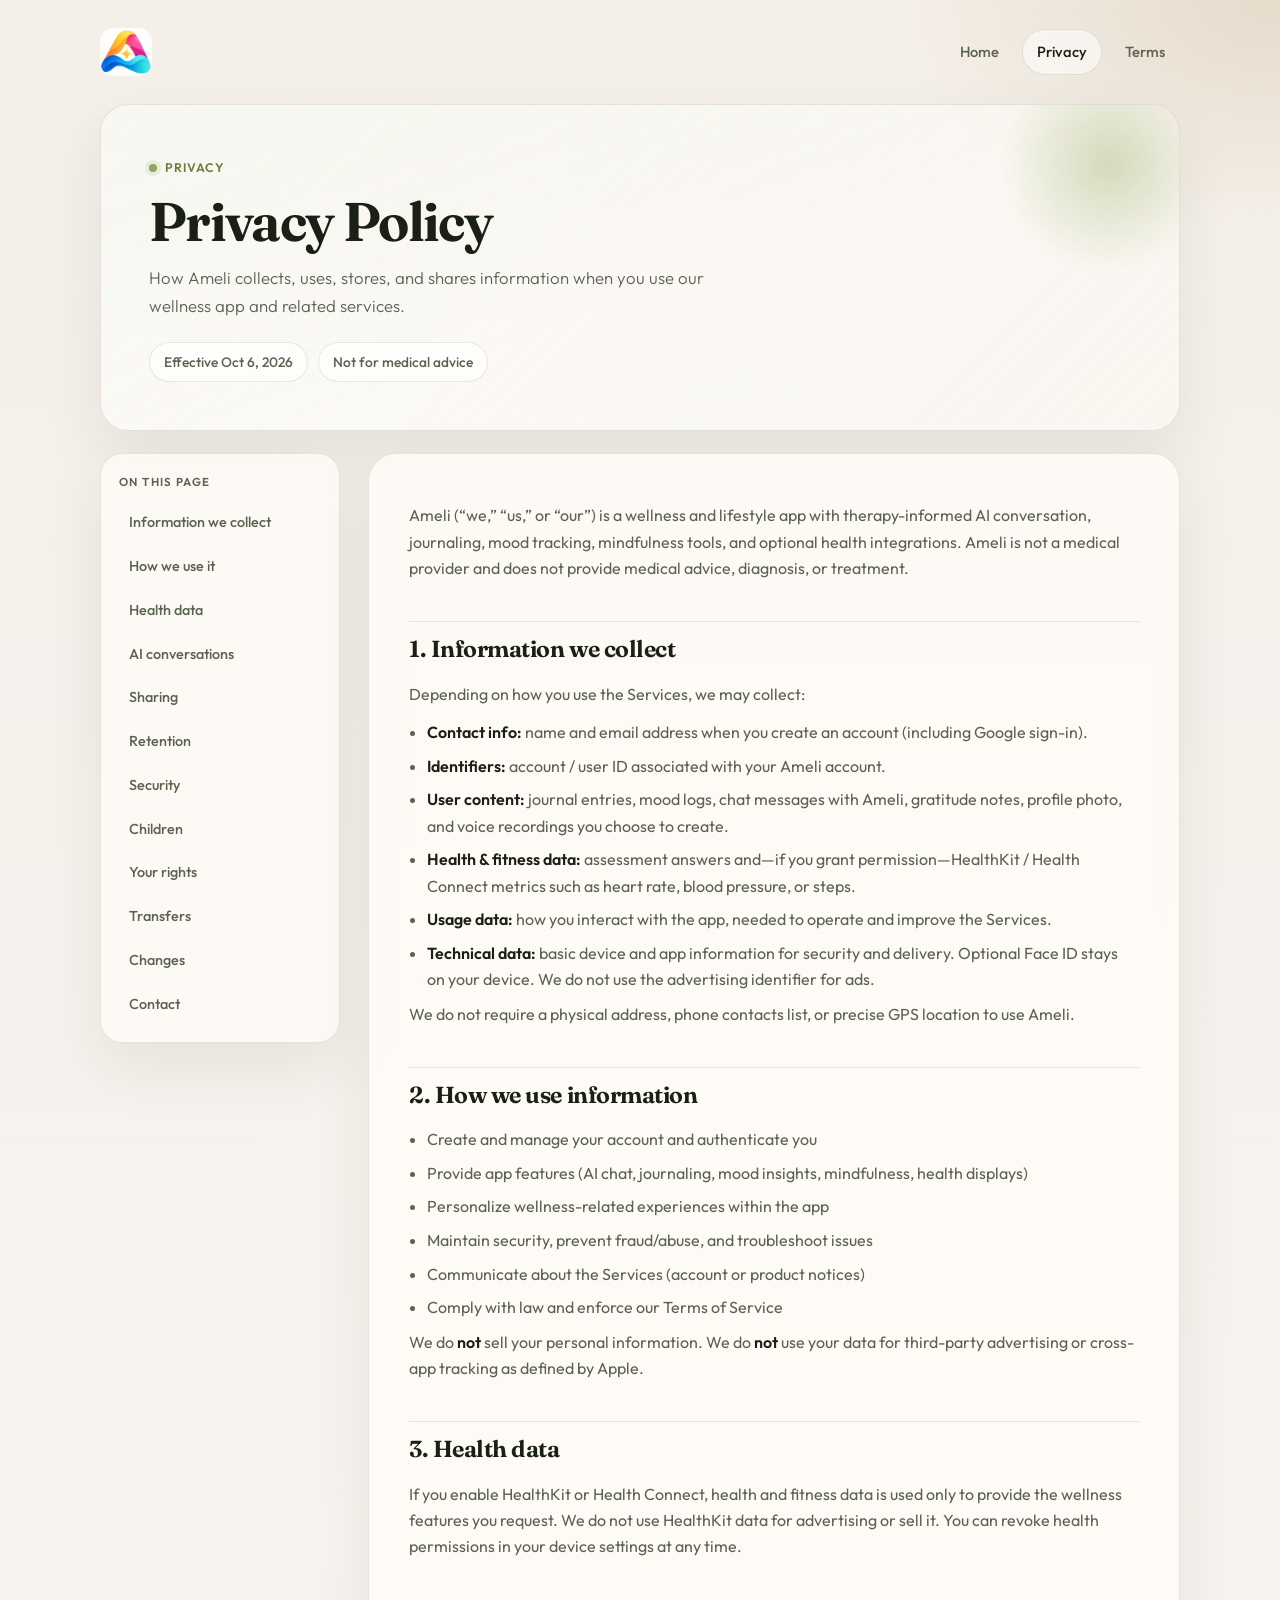
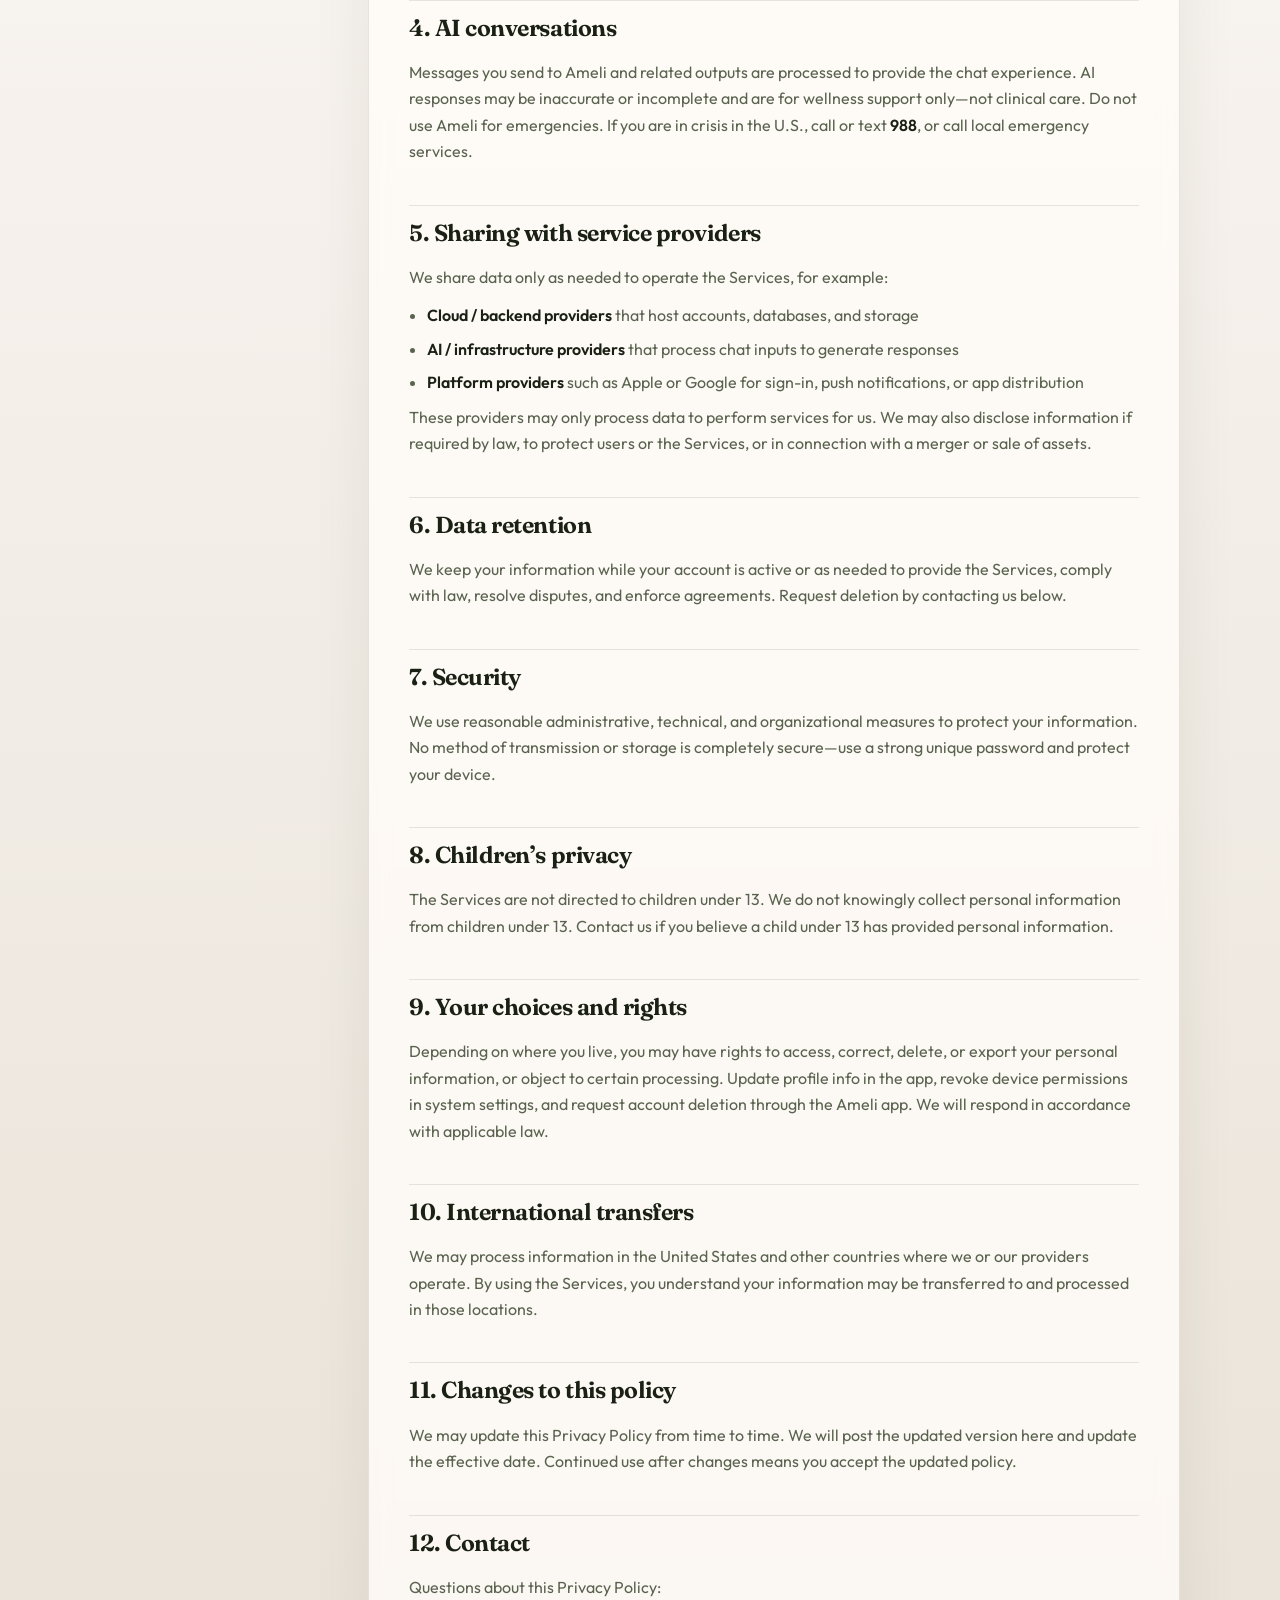
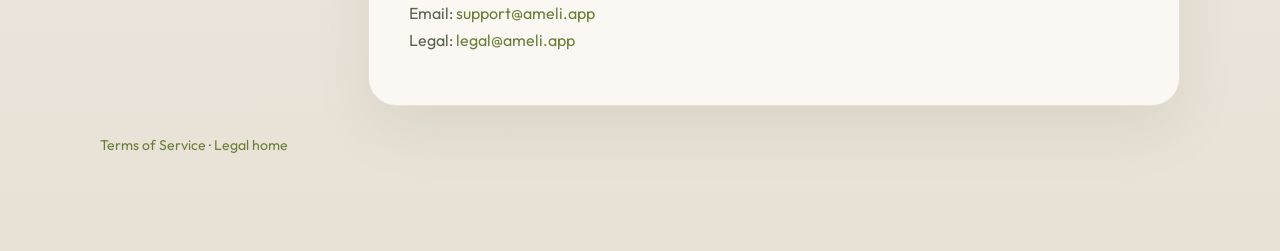
==== commit 028ad8a1: "Use Ameli contact emails instead of Kavi" ====
--- a/privacy-policy.html
+++ b/privacy-policy.html
@@ -134,7 +134,11 @@
 
         <section id="contact">
           <h2>12. Contact</h2>
-          <p>Questions about this Privacy Policy? Contact us through the Ameli app.</p>
+          <p>
+            Questions about this Privacy Policy:<br />
+            Email: <a href="mailto:support@ameli.app">support@ameli.app</a><br />
+            Legal: <a href="mailto:legal@ameli.app">legal@ameli.app</a>
+          </p>
         </section>
       </article>
     </div>
